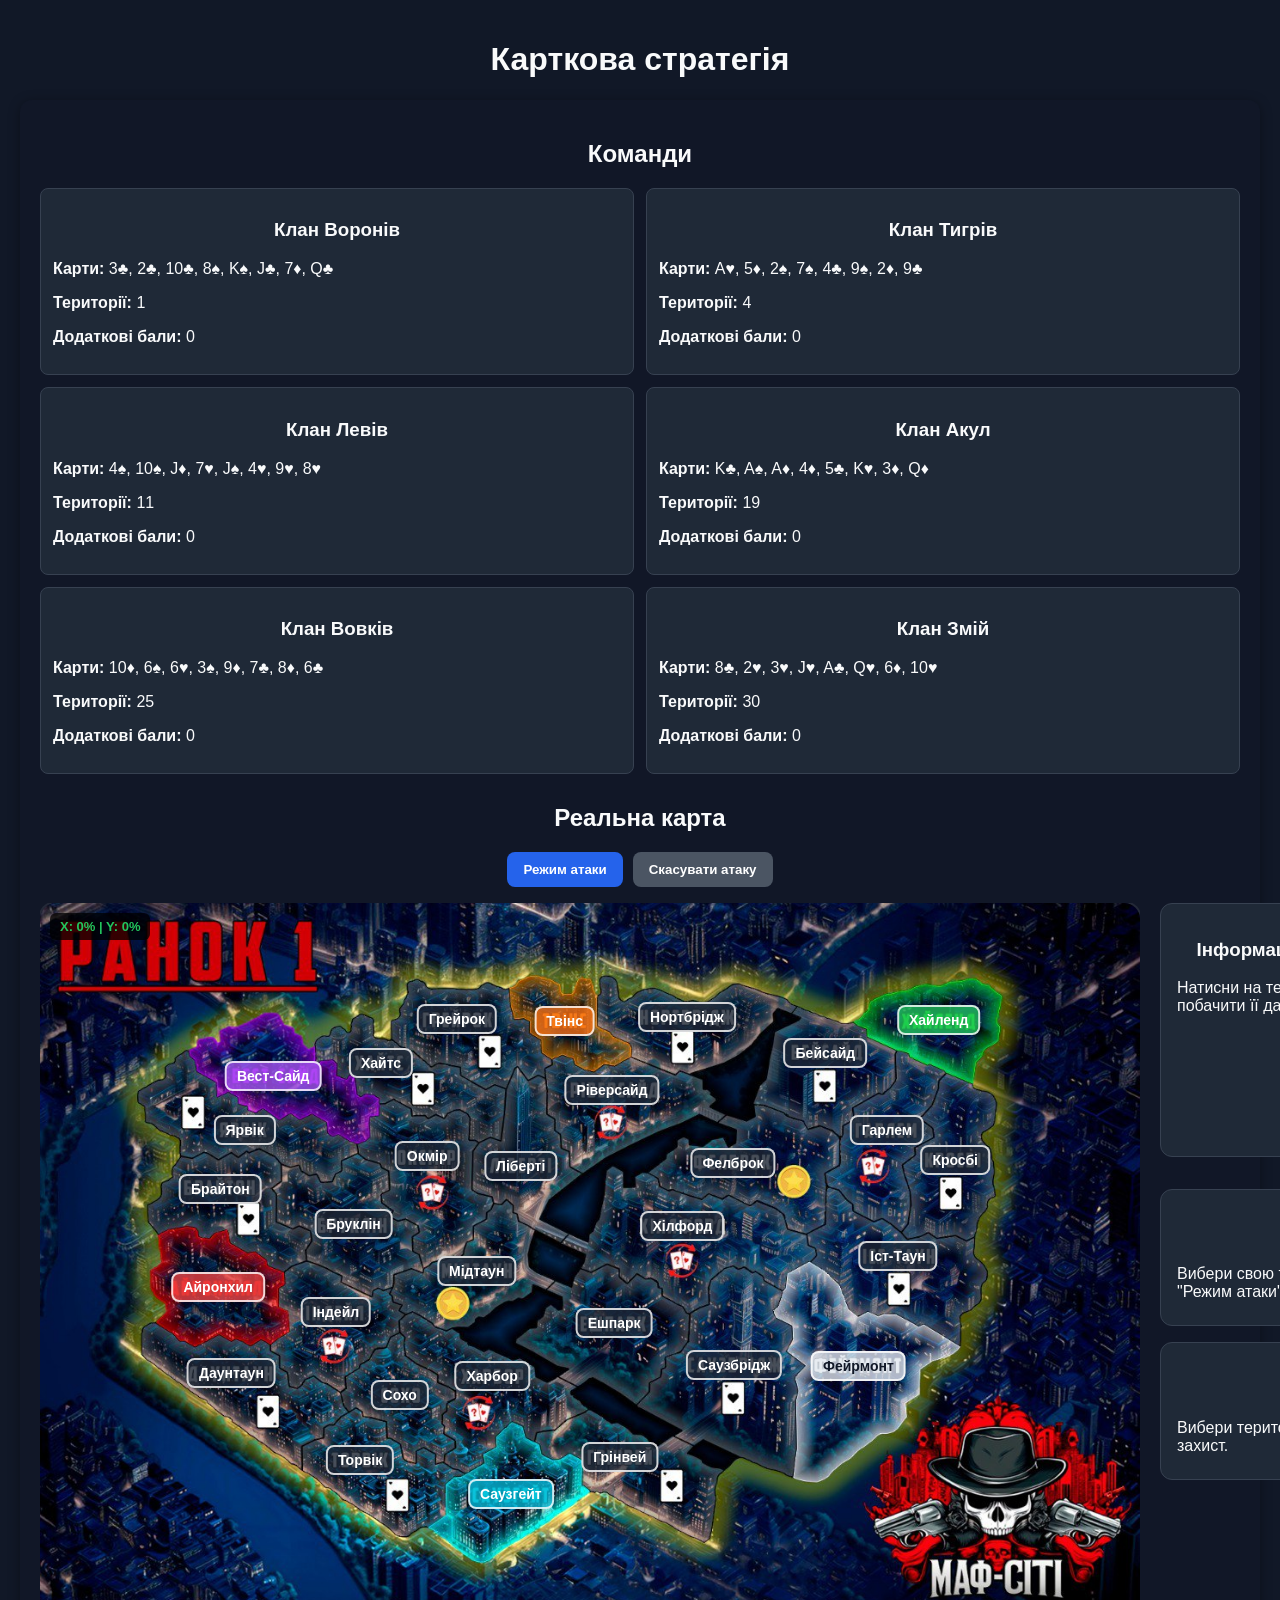
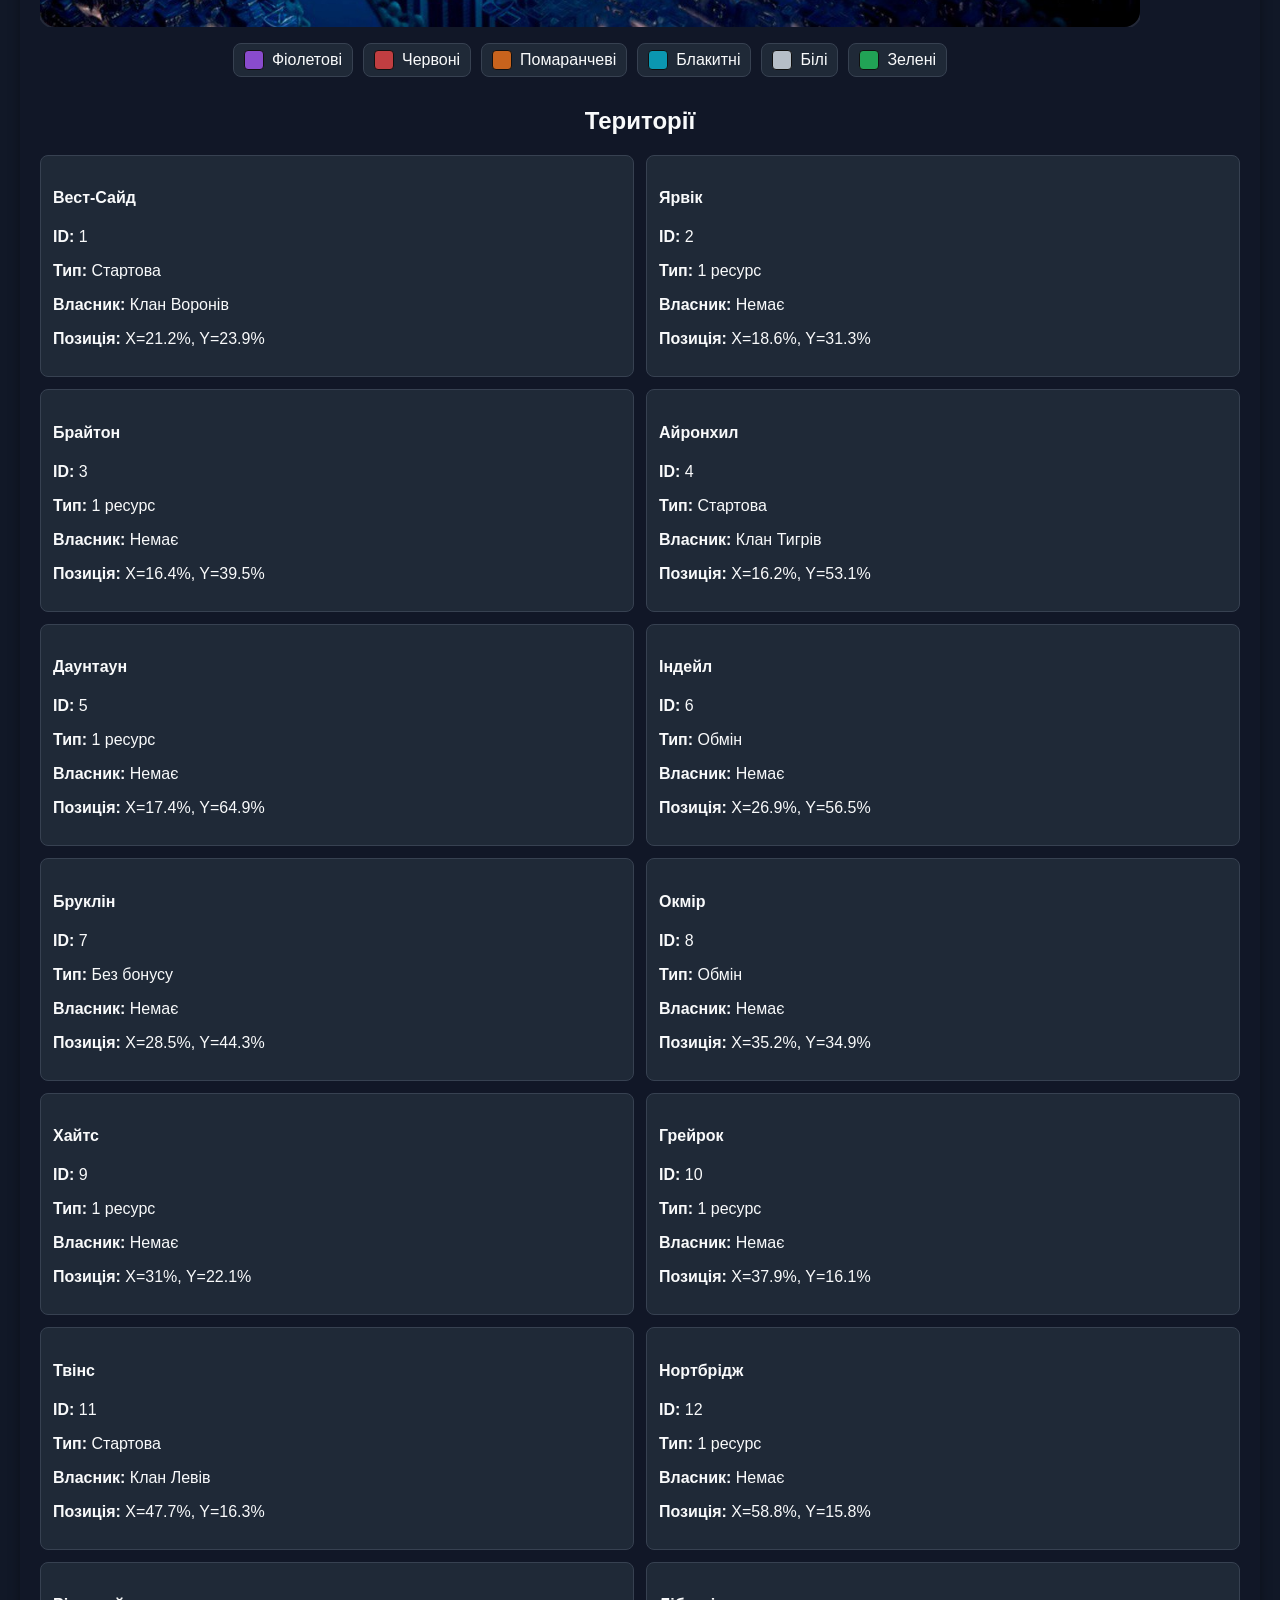
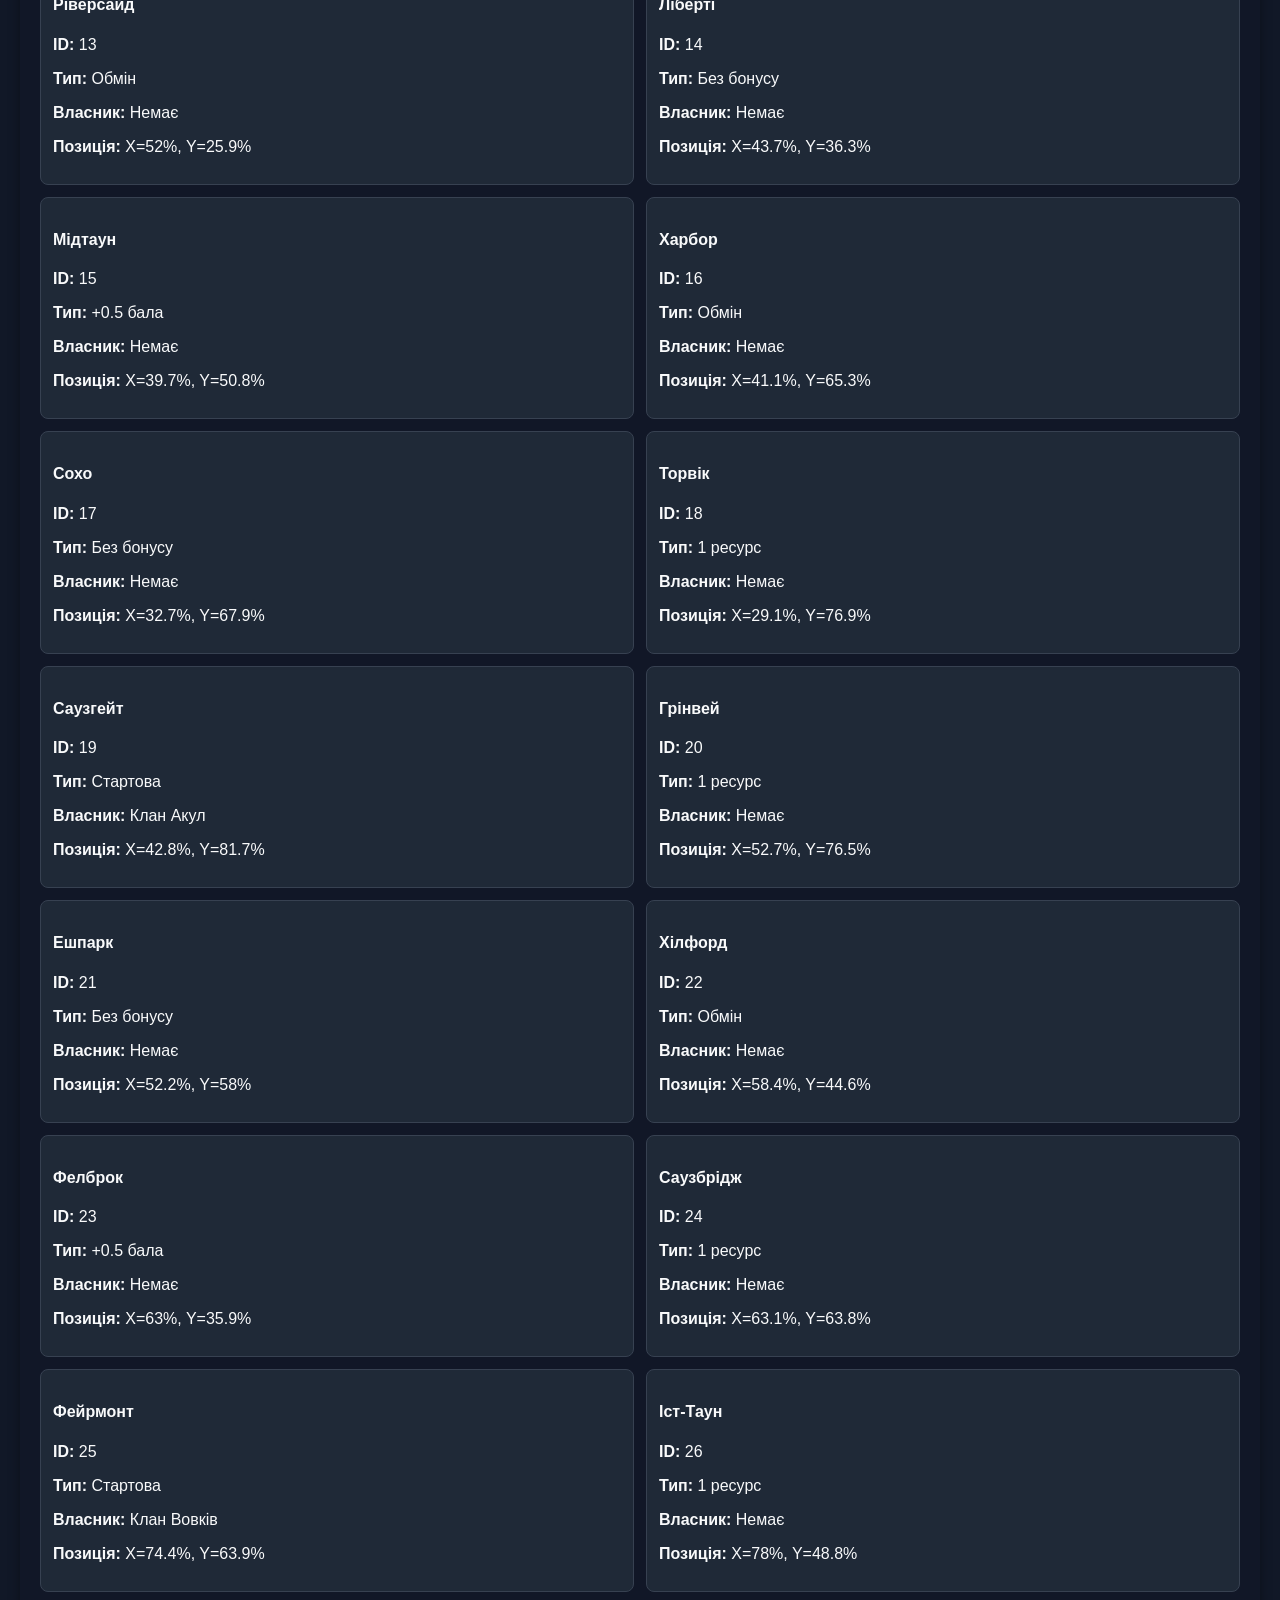
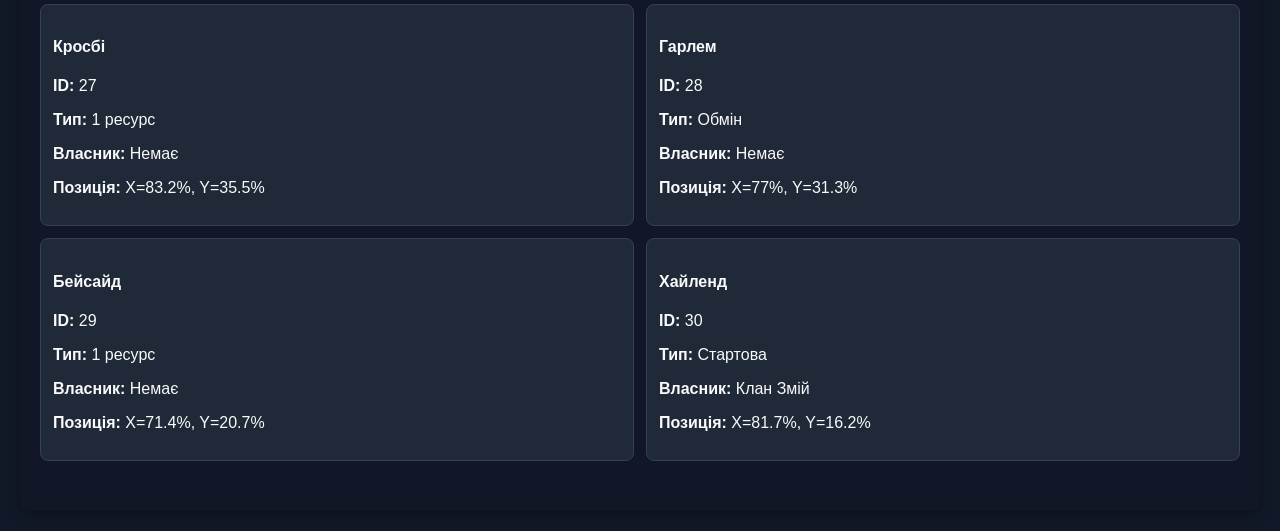
==== map.html @ ab75c4c2 "Add files via upload" ====
<!DOCTYPE html>
<html lang="uk">
<head>
  <meta charset="UTF-8" />
  <meta name="viewport" content="width=device-width, initial-scale=1.0" />
  <title>Карткова стратегія</title>
  <link rel="stylesheet" href="style.css" />
</head>
<body>
  <div class="container">
    <h1>Карткова стратегія</h1>
    <div id="app"></div>
  </div>

  <script src="map.js"></script>
  <script src="game.js"></script>
</body>
</html>
---- style.css ----
body {
  margin: 0;
  padding: 20px;
  font-family: Arial, sans-serif;
  background: #111827;
  color: #f9fafb;
}

.container {
  max-width: 1400px;
  margin: 0 auto;
}

h1, h2, h3 {
  text-align: center;
}

#app {
  background: rgba(17, 24, 39, 0.9);
  border-radius: 12px;
  padding: 20px;
  min-height: 400px;
  box-shadow: 0 2px 12px rgba(0, 0, 0, 0.35);
}

.section {
  margin-bottom: 30px;
}

.teams-list {
  display: grid;
  grid-template-columns: repeat(2, 1fr);
  gap: 12px;
}

.team-card {
  padding: 12px;
  border: 1px solid #374151;
  border-radius: 8px;
  background: #1f2937;
}

.map-layout {
  display: grid;
  grid-template-columns: 1fr 320px;
  gap: 20px;
  align-items: start;
}

.map-wrapper {
  display: flex;
  justify-content: center;
  overflow-x: auto;
}

.real-map {
  position: relative;
  width: 1100px;
  aspect-ratio: 2048 / 1348;
  background-image: url("./assets/maf-city-round1.png");
  background-size: cover;
  background-position: center;
  border-radius: 16px;
  overflow: hidden;
  box-shadow: 0 0 0 2px rgba(255, 255, 255, 0.08);
}

.territory-label {
  position: absolute;
  transform: translate(-50%, -50%);
  padding: 6px 10px;
  border-radius: 8px;
  font-size: 14px;
  font-weight: bold;
  line-height: 1;
  white-space: nowrap;
  border: 2px solid rgba(255, 255, 255, 0.8);
  background: rgba(0, 0, 0, 0.65);
  color: white;
  cursor: pointer;
  user-select: none;
  transition: transform 0.15s ease, box-shadow 0.15s ease, border-color 0.15s ease;
}

.territory-label:hover {
  transform: translate(-50%, -50%) scale(1.05);
  box-shadow: 0 0 12px rgba(255, 255, 255, 0.3);
}

.territory-label.selected {
  border-color: #facc15;
  box-shadow: 0 0 16px rgba(250, 204, 21, 0.8);
  transform: translate(-50%, -50%) scale(1.08);
}

.owner-none {
  background: rgba(31, 41, 55, 0.75);
}

.owner-1 {
  background: rgba(168, 85, 247, 0.78);
}

.owner-2 {
  background: rgba(239, 68, 68, 0.78);
}

.owner-3 {
  background: rgba(249, 115, 22, 0.78);
}

.owner-4 {
  background: rgba(6, 182, 212, 0.78);
}

.owner-5 {
  background: rgba(226, 232, 240, 0.78);
  color: #111827;
}

.owner-6 {
  background: rgba(34, 197, 94, 0.78);
}

.info-panel {
  background: #1f2937;
  border: 1px solid #374151;
  border-radius: 12px;
  padding: 16px;
  min-height: 220px;
}

.info-panel p {
  margin: 10px 0;
}

.legend {
  display: flex;
  flex-wrap: wrap;
  gap: 10px;
  justify-content: center;
  margin-top: 16px;
}

.legend-item {
  display: flex;
  align-items: center;
  gap: 8px;
  background: #1f2937;
  border: 1px solid #374151;
  border-radius: 8px;
  padding: 6px 10px;
}

.legend-color {
  width: 18px;
  height: 18px;
  border: 1px solid #111;
  border-radius: 4px;
}

.territories-grid {
  display: grid;
  grid-template-columns: repeat(2, 1fr);
  gap: 12px;
}

.territory-card {
  padding: 12px;
  border: 1px solid #374151;
  border-radius: 8px;
  background: #1f2937;
}

@media (max-width: 1200px) {
  .map-layout {
    grid-template-columns: 1fr;
  }

  .teams-list,
  .territories-grid {
    grid-template-columns: 1fr;
  }
}

.debug-coords {
  position: absolute;
  top: 10px;
  left: 10px;
  background: rgba(0, 0, 0, 0.75);
  color: #22c55e;
  padding: 6px 10px;
  border-radius: 6px;
  font-size: 13px;
  font-weight: bold;
  pointer-events: none;
}

.controls {
  display: flex;
  gap: 10px;
  justify-content: center;
  margin-bottom: 16px;
  flex-wrap: wrap;
}

.control-button {
  background: #2563eb;
  color: white;
  border: none;
  border-radius: 8px;
  padding: 10px 16px;
  cursor: pointer;
  font-weight: bold;
}

.control-button:hover {
  background: #1d4ed8;
}

.control-button.secondary {
  background: #4b5563;
}

.control-button.secondary:hover {
  background: #374151;
}

.territory-label.attack-source {
  border-color: #22c55e;
  box-shadow: 0 0 14px rgba(34, 197, 94, 0.9);
}

.territory-label.attack-target {
  border-color: #ef4444;
  box-shadow: 0 0 14px rgba(239, 68, 68, 0.9);
}

.territory-label.attack-available {
  border-color: #60a5fa;
  box-shadow: 0 0 12px rgba(96, 165, 250, 0.8);
}

.attack-panel {
  background: #1f2937;
  border: 1px solid #374151;
  border-radius: 12px;
  padding: 16px;
  margin-top: 16px;
}

.attack-panel p {
  margin: 8px 0;
}

.side-panels {
  display: flex;
  flex-direction: column;
  gap: 16px;
}

.defense-panel {
  background: #1f2937;
  border: 1px solid #374151;
  border-radius: 12px;
  padding: 16px;
}

.defense-panel p {
  margin: 8px 0;
}

.control-button.success {
  background: #16a34a;
}

.control-button.success:hover {
  background: #15803d;
}

.control-button.danger {
  background: #dc2626;
}

.control-button.danger:hover {
  background: #b91c1c;
}

.territory-label.defended {
  box-shadow: 0 0 0 3px rgba(250, 204, 21, 0.95);
}
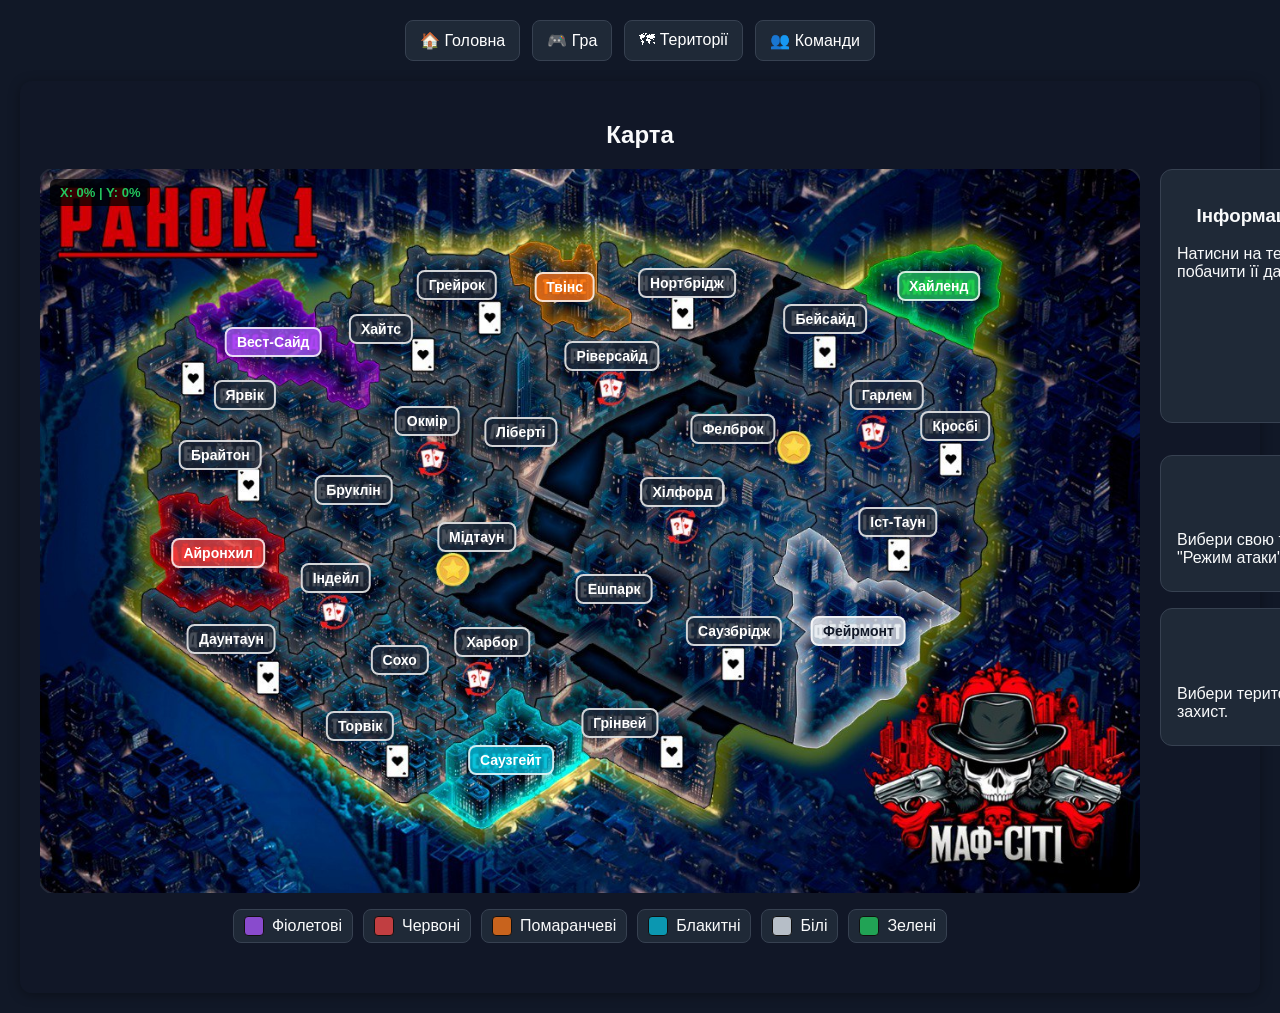
==== commit 8833e12e: "Add files via upload" ====
--- a/map.html
+++ b/map.html
@@ -1,18 +1,38 @@
 <!DOCTYPE html>
 <html lang="uk">
 <head>
-  <meta charset="UTF-8" />
-  <meta name="viewport" content="width=device-width, initial-scale=1.0" />
-  <title>Карткова стратегія</title>
-  <link rel="stylesheet" href="style.css" />
+  <meta charset="UTF-8">
+  <title>Маф Сіті — Карта</title>
+  <link rel="stylesheet" href="style.css">
 </head>
 <body>
-  <div class="container">
-    <h1>Карткова стратегія</h1>
-    <div id="app"></div>
-  </div>
 
-  <script src="map.js"></script>
-  <script src="game.js"></script>
+<div class="nav">
+  <a href="index.html">🏠 Головна</a>
+  <a href="map.html">🎮 Гра</a>
+  <a href="territories.html">🗺 Території</a>
+  <a href="teams.html">👥 Команди</a>
+</div>
+
+<div id="app"></div>
+
+<script src="map.js"></script>
+<script src="game.js"></script>
+
+<script>
+function initMapPage() {
+  state.deck = shuffleArray(createDeck());
+  state.teams = createTeams();
+  state.deck = dealStartingCards(state.teams, state.deck);
+  state.territories = createTerritoriesFromMap();
+
+  assignStartingTerritories(state.teams, state.territories);
+
+  renderGame();
+}
+
+initMapPage();
+</script>
+
 </body>
 </html>
--- a/style.css
+++ b/style.css
@@ -288,4 +288,64 @@
 
 .territory-label.defended {
   box-shadow: 0 0 0 3px rgba(250, 204, 21, 0.95);
+}
+
+.nav {
+  display: flex;
+  gap: 12px;
+  justify-content: center;
+  margin-bottom: 20px;
+}
+
+.nav a {
+  text-decoration: none;
+  background: #1f2937;
+  color: white;
+  padding: 10px 14px;
+  border-radius: 8px;
+  border: 1px solid #374151;
+  transition: 0.2s;
+}
+
+.nav a:hover {
+  background: #374151;
+}
+
+.menu-container {
+  height: 100vh;
+  display: flex;
+  flex-direction: column;
+  justify-content: center;
+  align-items: center;
+  background: radial-gradient(circle at top, #111827, #020617);
+}
+
+.game-title {
+  font-size: 56px;
+  margin-bottom: 40px;
+  color: #ef4444;
+  text-shadow: 0 0 20px rgba(239, 68, 68, 0.6);
+}
+
+.menu-buttons {
+  display: flex;
+  flex-direction: column;
+  gap: 16px;
+}
+
+.menu-button {
+  text-decoration: none;
+  background: #1f2937;
+  color: white;
+  padding: 14px 28px;
+  border-radius: 10px;
+  border: 1px solid #374151;
+  font-size: 18px;
+  transition: 0.2s;
+  text-align: center;
+}
+
+.menu-button:hover {
+  background: #374151;
+  transform: scale(1.05);
 }
